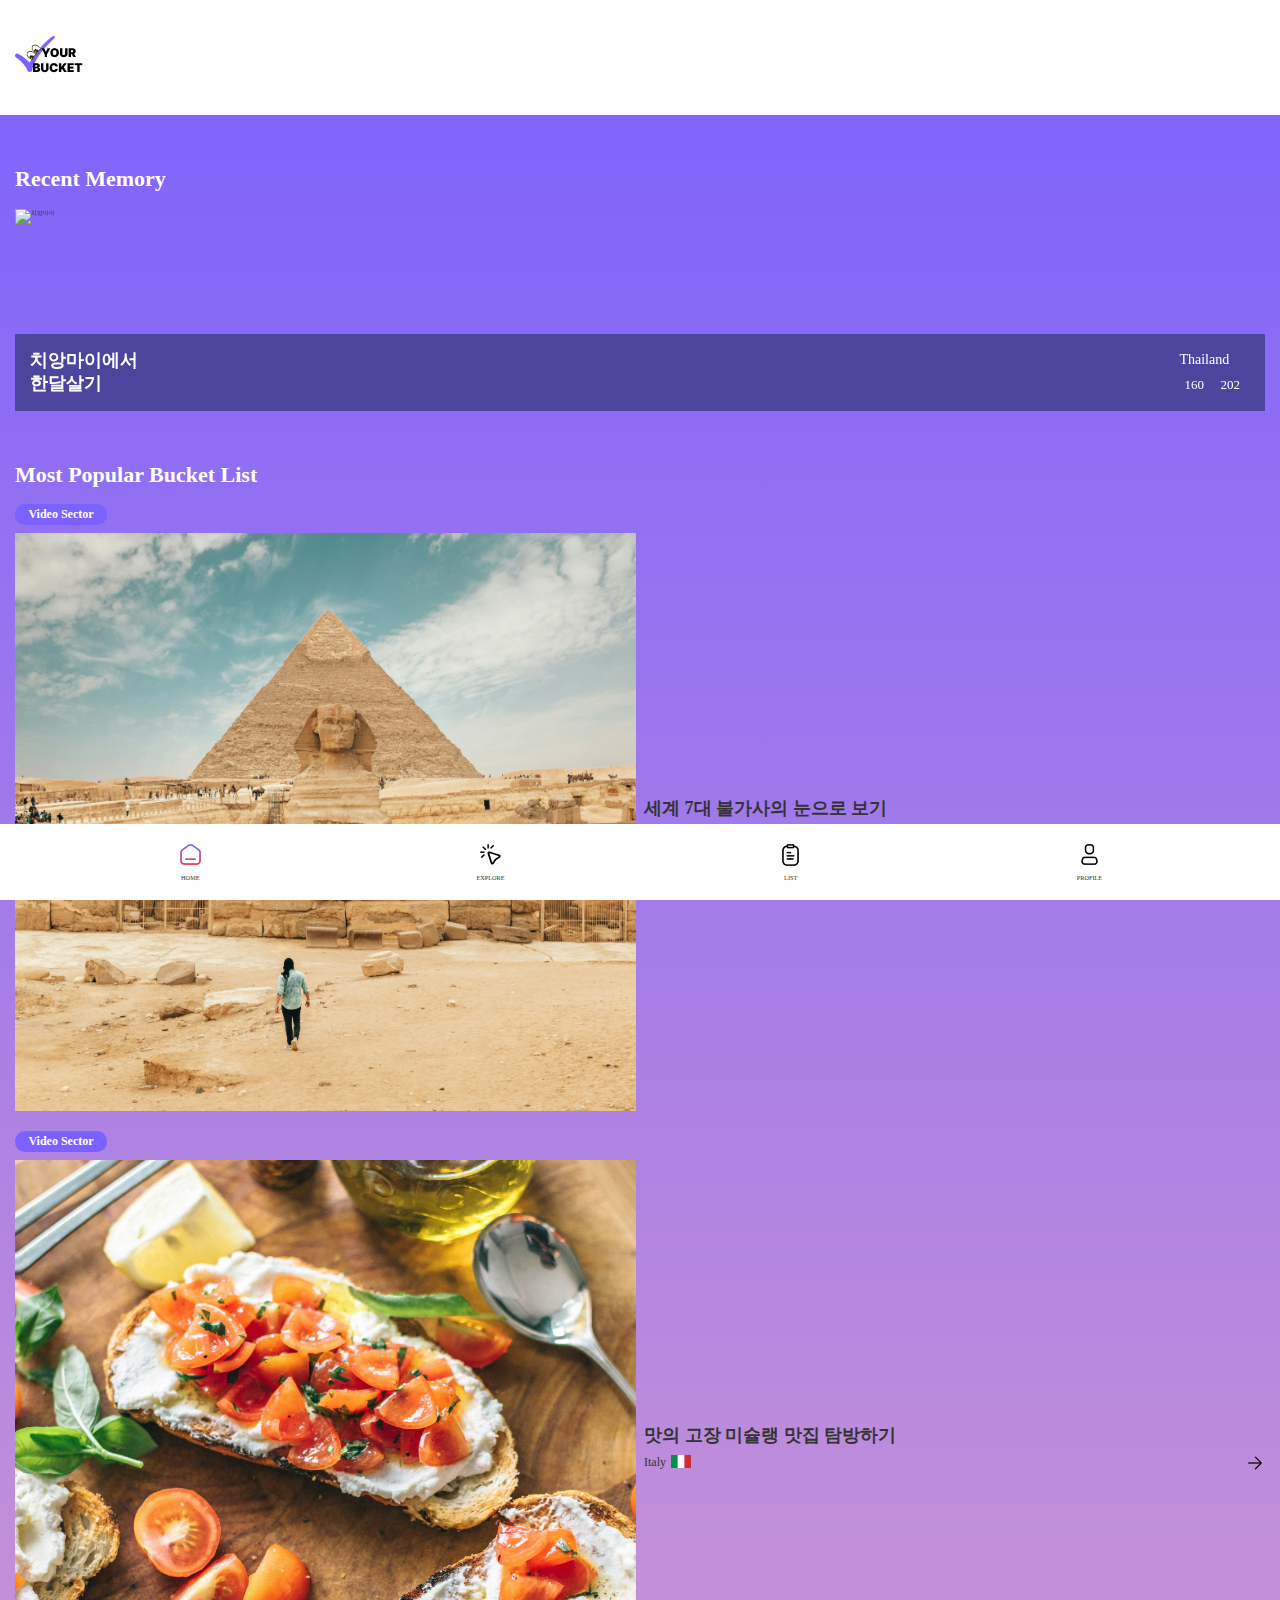
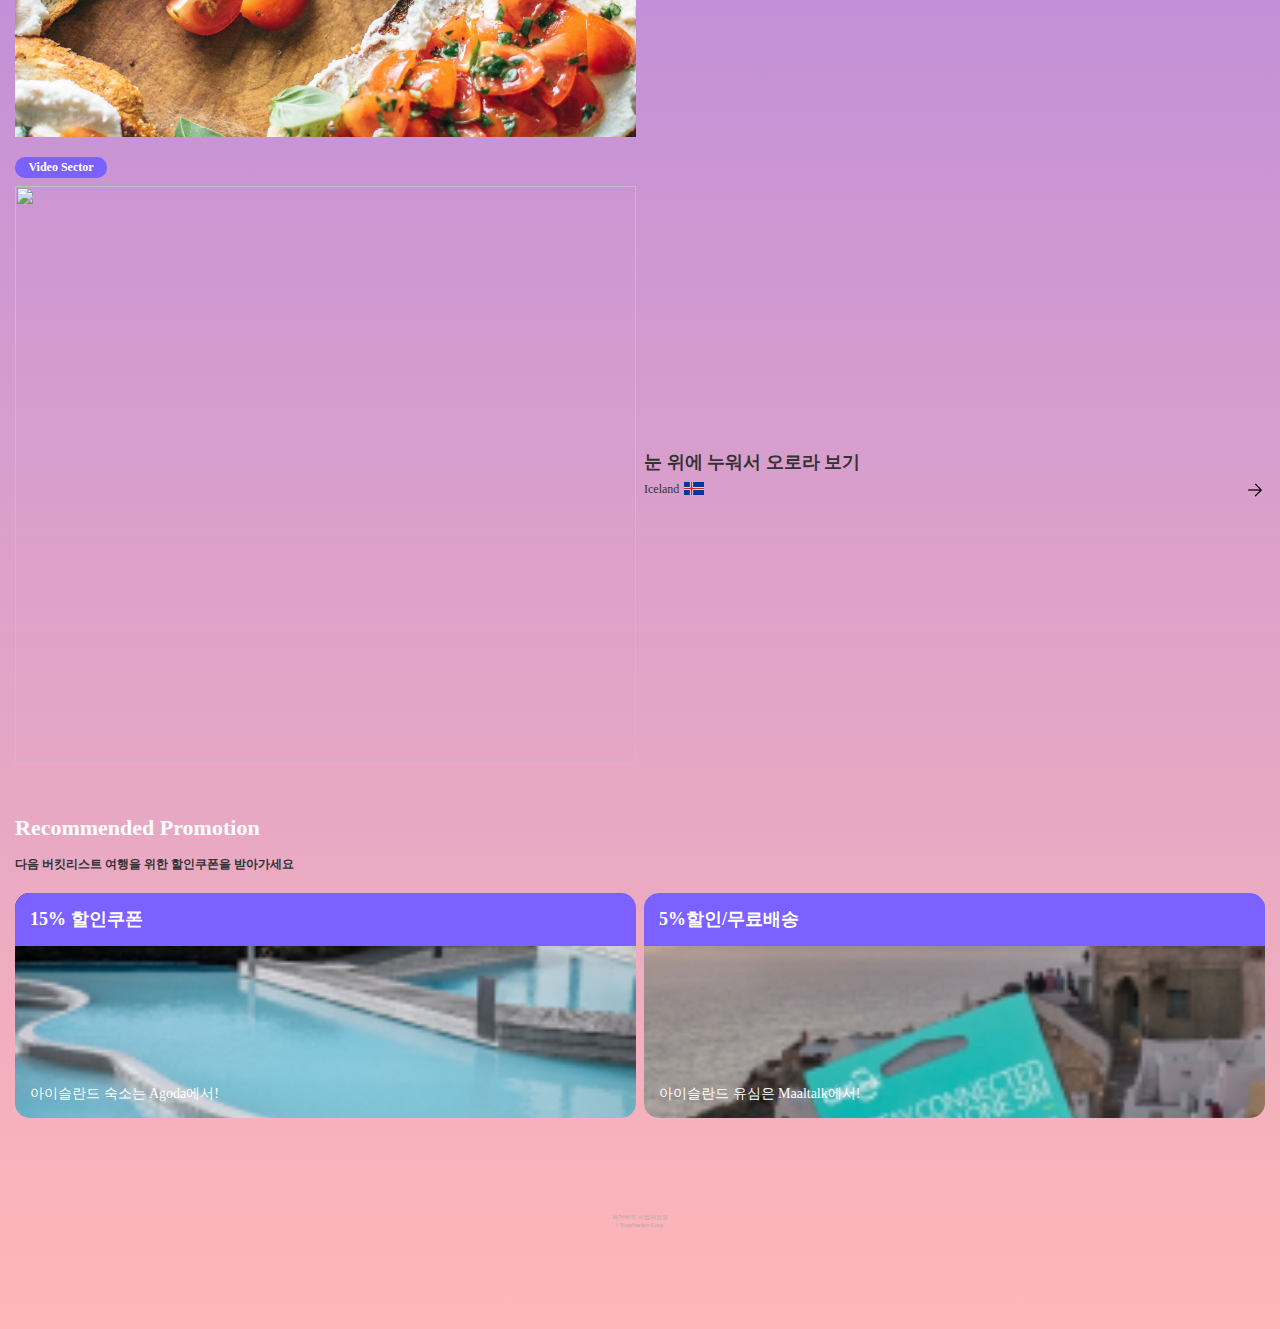
==== index.html @ f880aa77 "first commit" ====
<!DOCTYPE html>
<html lang="ko">
  <head>
    <meta charset="UTF-8" />
    <meta name="viewport" content="width=device-width, initial-scale=1.0" />
    <title>Document</title>
    <script src="https://kit.fontawesome.com/fdf75b0975.js" crossorigin="anonymous"></script>
    <link
      rel="stylesheet"
      href="https://cdn.jsdelivr.net/npm/swiper@11/swiper-bundle.min.css"
    />
    <link rel="stylesheet" href="css/style.css">
  </head>
  <body>
    <div id="wrap">
      <header class="header" id="header">
        <div class="inner">
          <h1><img src="img/main-logo.png" alt="logo" />
            </h1>
          <nav>
            <ul>
              <li>
                <a href="#">
                  <img src="img/home-active.png" alt="home" />
                  <p>HOME</p>
                </a>
              </li>
              <li>
                <a href="#">
                  <img src="img/explore.png" alt="explore" />
                  <p>EXPLORE</p>
                </a>
              </li>
              <li>
                <a href="#">
                  <img src="img/list.png" alt="list" />
                  <p>LIST</p>
                </a>
              </li>
              <li>
                <a href="#">
                  <img src="img/Person.png" alt="profile" />
                  <p>PROFILE</p>
                </a>
              </li>
            </ul>
          </nav>
        </div>
        <!-- .inner end -->
      </header>
      <!-- .header end -->
      <main id="main">
        <div class="inner">
          <section class="cont01">
            <div class="title">
              <h2>Recent Memory</h2>
            </div>
            <!-- .title end -->
            <div class="swiper mySwiper">
              <div class="swiper-wrapper">
                <div class="swiper-slide">
                  <figure>
                    <img src="img/thai-img.jpg" alt="치앙마이" />
                  </figure>
                  <div>
                    <div class="sub__title">
                      <h3>치앙마이에서 <br /> 한달살기</h3>
                    </div>
                    <!-- .sub__title end -->
                    <div class="info">
                      <span>Thailand</span>
                      <div class="number">
                        <span><i class="fa-regular fa-heart"></i>160</span>
                        <span><i class="fa-regular fa-comment"></i>202</span>
                      </div>
                      <!-- .number end -->
                    </div>
                    <!-- .info end -->
                  </div>
                </div>
                <!-- .swiper-slide end -->
              </div>
              <div class="swiper-pagination"></div>
            </div>
            <!-- .swiper end -->
          </section>
          <!-- .cont01 end -->

          <section class="cont02">
            <div class="title">
              <h2>Most Popular Bucket List</h2>
            </div>
            <div class="list">
              <div class="item">
                <strong>Video Sector</strong>
                <div class="info">
                  <figure>
                    <img src="img/egypt.jpg" alt="" />
                  </figure>
                  <div>
                    <h3>세계 7대 불가사의 눈으로 보기</h3>
                    <p>
                      Egypt <span><img src="img/egyptflag.jpg" alt="Egypt flag" /></span>
                    </p>
                  </div>
                </div>
                <!-- .info end -->
              </div>
              <!-- .item end -->
              <div class="item">
                <strong>Video Sector</strong>
                <div class="info">
                  <figure>
                    <img src="img/italy-img.jpg" alt="" />
                  </figure>
                  <div>
                    <h3>맛의 고장 미슐랭 맛집 탐방하기</h3>
                    <p>
                      Italy<span><img src="img/italyflag.jpg" alt="" /></span>
                    </p>
                  </div>
                </div>
                <!-- .info end -->
              </div>
              <!-- .item end -->
              <div class="item">
                <strong>Video Sector</strong>
                <div class="info">
                  <figure>
                    <img src="img/iceland-img.jpg" alt="" />
                  </figure>
                  <div>
                    <h3>눈 위에 누워서 오로라 보기</h3>
                    <p>
                      Iceland <span><img src="img/icelandflag.jpg" alt="" /></span>
                    </p>
                  </div>
                </div>
                <!-- .info end -->
              </div>
              <!-- .item end -->
            </div>
            <!-- .list end -->
          </section>
          <!-- .cont02 end -->

          <section class="cont03">
            <div class="title">
              <h2>Recommended Promotion</h2>
              <p>다음 버킷리스트 여행을 위한 할인쿠폰을 받아가세요</p>
            </div>
            <!-- .title end -->
            <div class="list">
              <div class="item">
                <figure>
                  <img src="img/accomodationcoupon-img.jpg" alt="hotel-coupon" />
                </figure>
                <div>
                  <h3>15% 할인쿠폰</h3>
                  <p>아이슬란드 숙소는 Agoda에서!</p>
                </div>
              </div>
              <!-- .item end -->
              <div class="item">
                <figure>
                  <img src="img/usimcoupon-img.jpg" alt="usim-coupon" />
                </figure>
                <div>
                  <h3>5%할인/무료배송</h3>
                  <p>아이슬란드 유심은 Maaltalk에서!</p>
                </div>
              </div>
              <!-- .item end -->
            </div>
            <!-- .list end -->
          </section>
          <!-- .cont03 end -->
        </div>
        <!-- .inner end -->
      </main>
      <!-- #main end -->
      <footer class="footer" id="footer">
        <ul class="footer__info">
          <a href="#">유어버킷 사업자정보</a>
          <li></li>
        </ul>
        <!-- .footer__info end -->
        <div class="copyright">
          <p>©Yourbucket Corp.</p>
        </div>
      </footer>
      <!-- .footer end -->
    </div>
    <!-- #wrap end -->
    <!-- Swiper JS -->
    <script src="https://cdn.jsdelivr.net/npm/swiper@11/swiper-bundle.min.js"></script>
    <script>
      var swiper = new Swiper(".mySwiper", {
        slidesPerView: 1,
        spaceBetween: 8,
        pagination: {
          el: ".swiper-pagination",
          clickable: true,
        },
      });
    </script>
  </body>
</html>
---- css/style.css ----
@charset "utf-8";

*{
    margin: 0;
    padding: 0;
    box-sizing: border-box;
}
a{
    text-decoration: none;
    color: inherit;
}
li{
    list-style: none;
}
html, body{
    font-size: 62.5%;
}
body{
    position: relative;
    color: #333;
    word-break: keep-all;
    line-height: 1.3;
    background: rgb(123,97,255);
    background: linear-gradient(180deg, rgba(123,97,255,1) 0%, rgba(255,111,111,0.4962359943977591) 100%);
}
.inner{
    width: calc(100% - 30px);
    max-width: 1440px;
    margin: 0 auto;
}
img{
    width: 100%;
    height: 100%;
    object-fit: cover;
}

/* header */
.header {
    height: 115px;
    background-color: #fff;
    
}
.header .inner{
    height: 100%;
    display: flex;
    align-items: center;
}
.header nav{
    position: fixed;
    width: 100%;
    bottom: 0;
    left: 0;
    background-color: #fff;
    z-index: 9999;
}
.header nav ul{
    display: flex;
    align-items: center;
    justify-content: space-around;
    row-gap: 8px;
    padding: 18px 41px;
}
.header nav ul li{
    text-align: center;
}
.header nav ul li img{
    width: 25px;
    height: 25px;
    margin-bottom: 5px;
}




/* main */
section{
    margin: 5rem 0;
}
.title h2{
    color: #fff;
    font-size: 2.2rem; 
    margin-bottom: 15px;
}

.cont01 .swiper .swiper-slide {
    position: relative;
}
.cont01 .swiper .swiper-slide > div{
    background-color: #0b1c3f7c;
    color: #fff;
    display: flex;
    justify-content: space-between;
    align-items: center;
    padding: 15px;
    position: absolute;
    bottom: 0;
    left: 0;
    width: 100%;
}
.cont01 .swiper .swiper-slide div .sub__title h3{
    font-size: 18px;
}
.cont01 .swiper .swiper-slide div .info{
    display: flex;
    flex-direction: column;
    row-gap: 8px;
}
.cont01 .swiper .swiper-slide div .info > span{
    font-size: 14px;
}
.cont01 .swiper .swiper-slide div .info .number span{
    font-size: 13px;
    margin-right: 10px;
}
.cont01 .swiper .swiper-slide div .info .number span i{
    margin-right: 5px;
}
.cont01 .swiper .swiper-slide figure{
    max-height: 202px;
    height: 51.79vw;
}


/* cont02 */
.cont02 .list {
    display: flex;
    flex-direction: column;
    row-gap: 2rem;
}
.cont02 .list .item strong{
    color: #fff;
    border-radius: 10px;
    background-color: #7B61FF;
    display: block;
    width: 92px;
    height: 21px;
    text-align: center;
    line-height: 21px;
    font-size: 12px;
    margin-bottom: 8px;
}
.cont02 .list .item .info {
    display: flex;
    justify-content: space-between;
    column-gap: 8px;
}
.cont02 .list .item .info figure{
    width: 50%;
    height: 45.12vw;
}
.cont02 .list .item .info div{
    width: 50%;
    display: flex;
    flex-direction: column;
    justify-content: center;
    row-gap: 8px;
}
.cont02 .list .item .info h3{
    font-size: 18px;
}
.cont02 .list .item .info div p{
    display: flex;
    column-gap: 5px;
    font-size: 12px;
    position: relative;
}
.cont02 .list .item .info div p::after{
    content:'';
    background: url(../img/Arrow-Right.png) center / 100% no-repeat;
    width: 20px;
    height: 20px;
    position: absolute;
    right: 0;
    bottom: 0;
}
.cont02 .list .item .info div p span img{
    width: 20px;
    height: 13px;
}

/* cont03 */
.cont03 .title{
    margin-bottom: 2rem;
}
.cont03 .title p{
    margin-top: 8px;
    font-size: 12px;
    font-weight: bold;
}
.cont03 .list{
    display: flex;
    justify-content: space-between;
    column-gap: 8px;
}
.cont03 .list .item{
    width: calc(100% / 2);
    position: relative;
}

.cont03 .list .item figure{
    max-height: 225px;
    height: 115vw;
    border-radius: 15px;
    overflow: hidden;
}
.cont03 .list .item div{
    display: flex;
    flex-direction: column;
    justify-content: space-between;
    width: 100%;
    height: 100%;
    position: absolute;
    top: 0;
    left: 0;
}
.cont03 .list .item div h3{
    background-color: #7B61FF;
    color: #fff;
    padding: 15px;
    font-size: 18px;
    border-radius: 15px 15px 0 0;
}
.cont03 .list .item div p{
    padding: 15px;
    font-size: 14px;
    color: #fff;
}
/* footer */
.footer{
    text-align: center;
    padding: 45px 0 100px;
    color: #ABABAB;
}
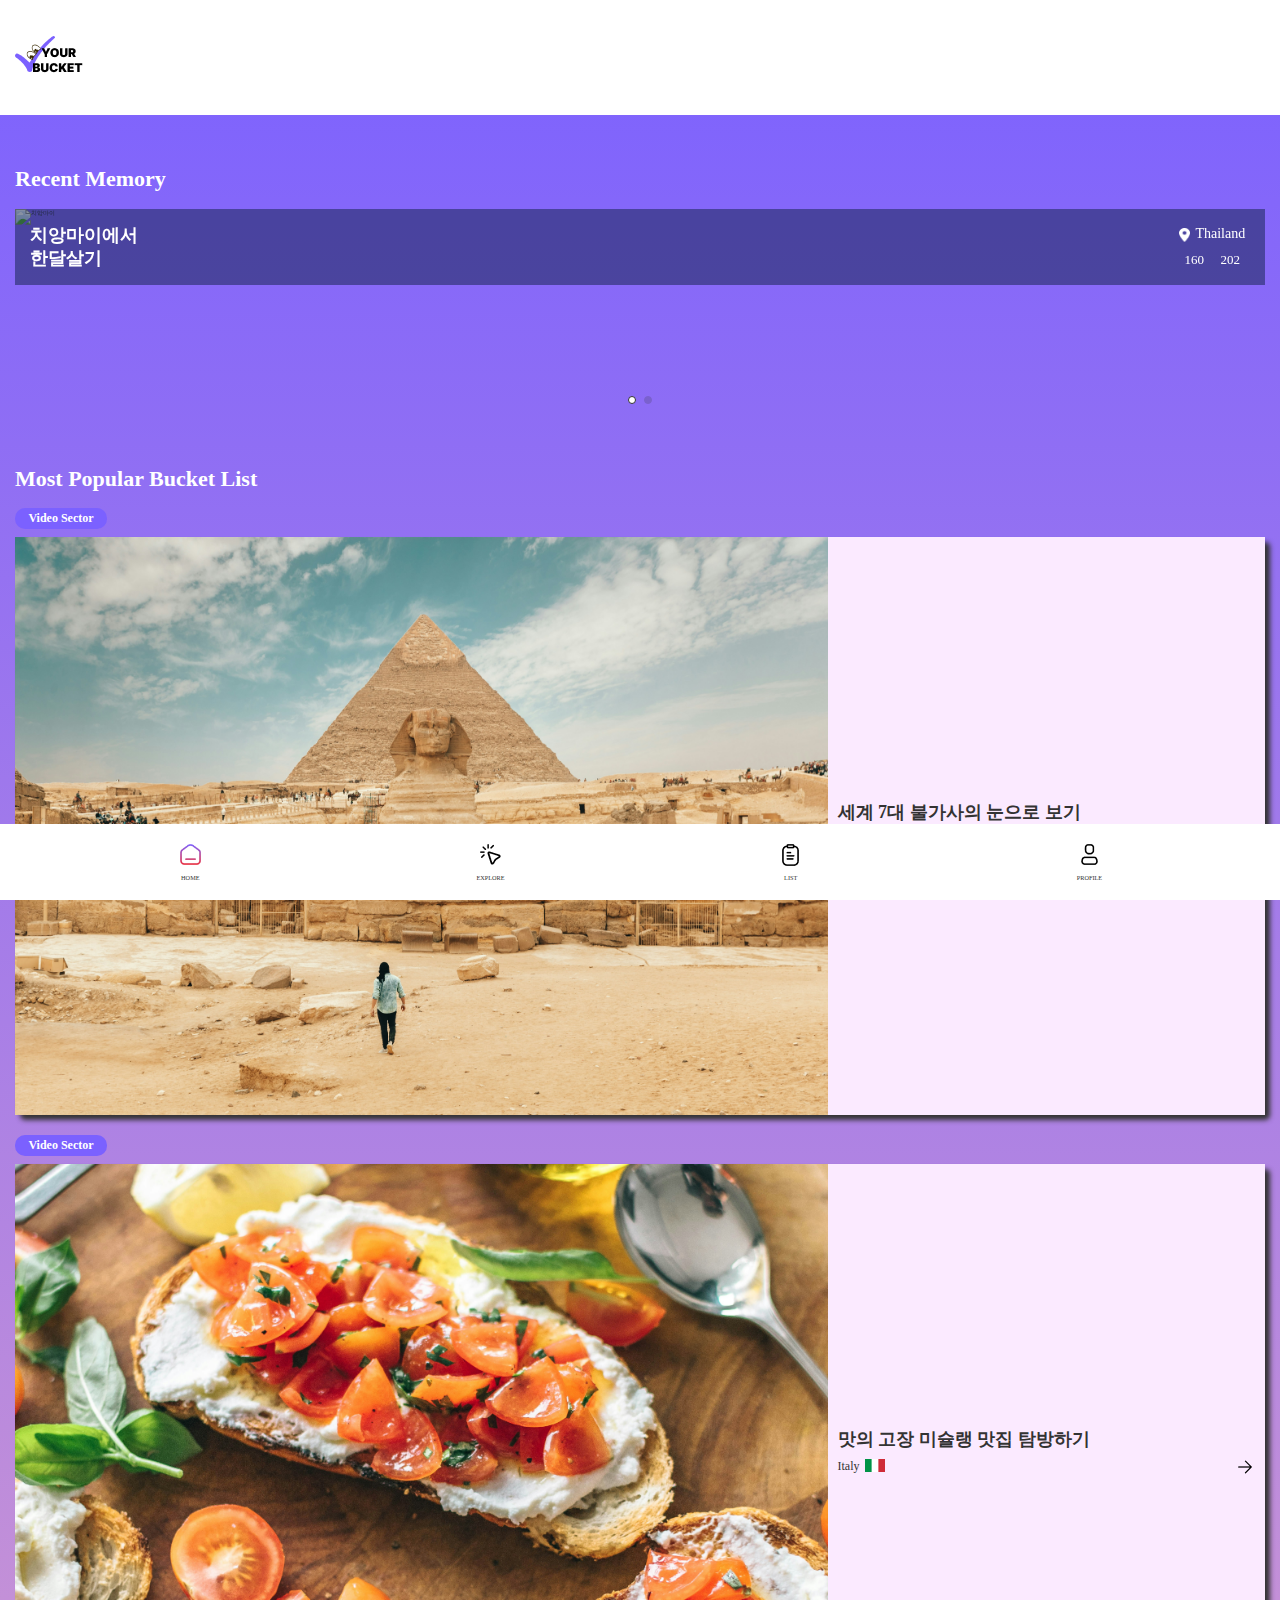
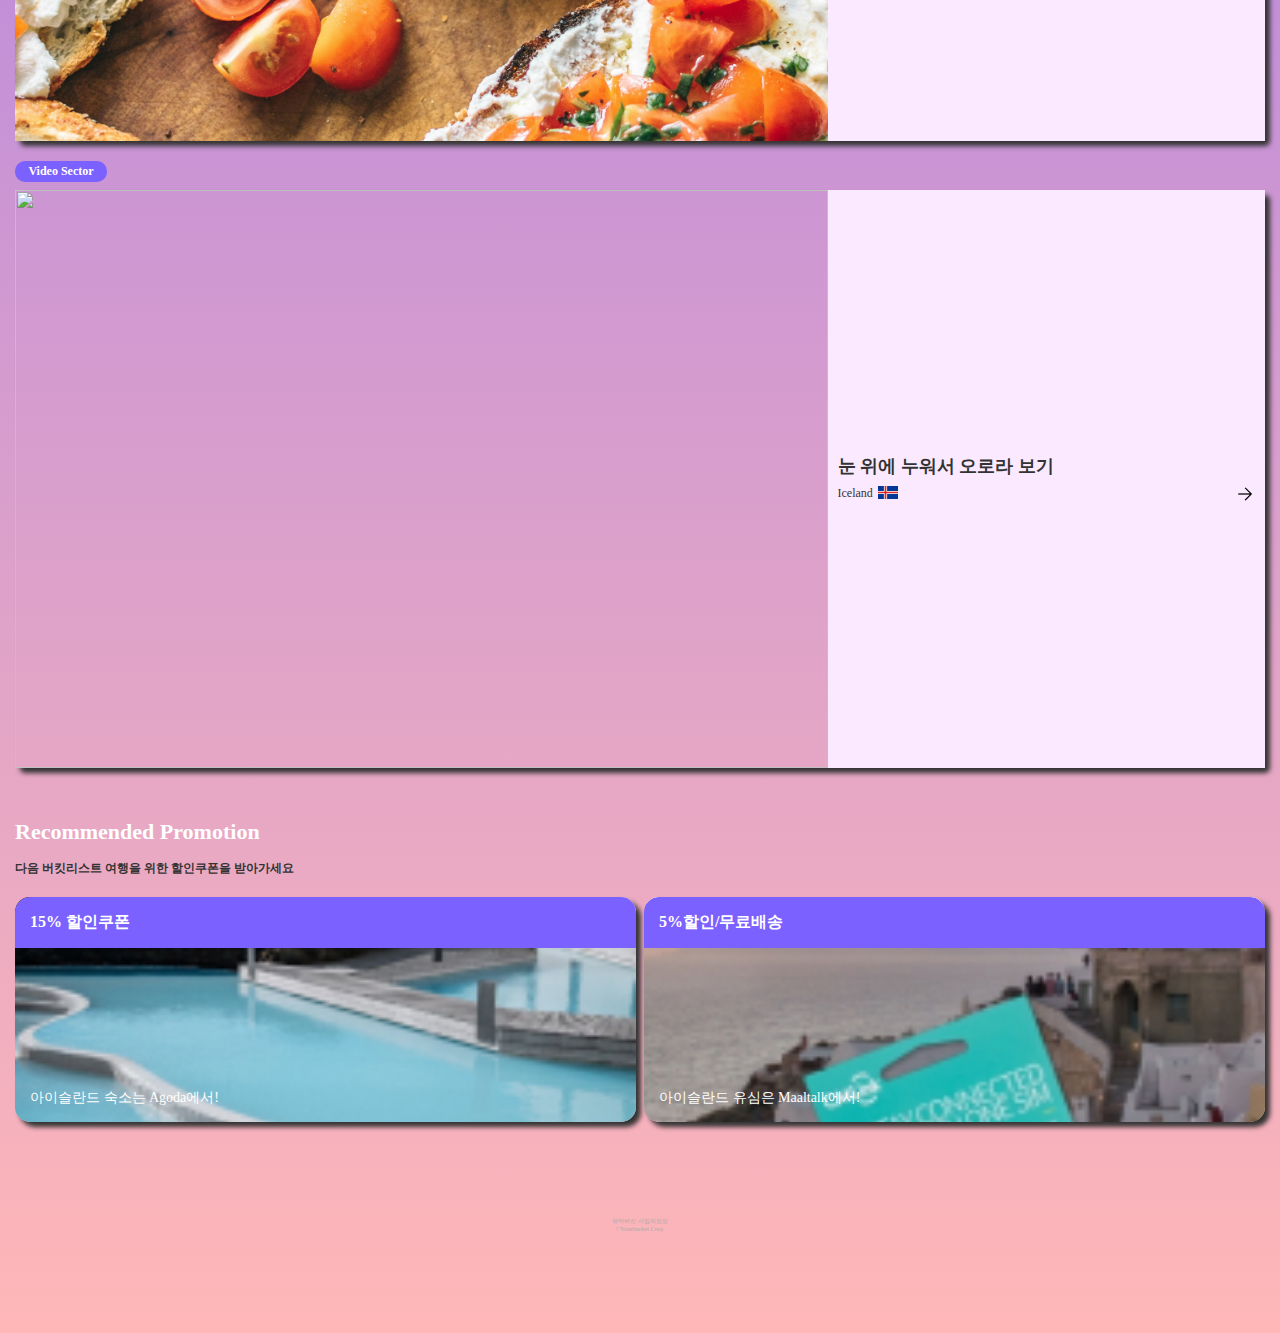
==== commit a87e9ab9: "exlore home 수정 2024.04.04" ====
--- a/index.html
+++ b/index.html
@@ -1,208 +1,258 @@
 <!DOCTYPE html>
 <html lang="ko">
-  <head>
-    <meta charset="UTF-8" />
-    <meta name="viewport" content="width=device-width, initial-scale=1.0" />
-    <title>Document</title>
-    <script src="https://kit.fontawesome.com/fdf75b0975.js" crossorigin="anonymous"></script>
-    <link
-      rel="stylesheet"
-      href="https://cdn.jsdelivr.net/npm/swiper@11/swiper-bundle.min.css"
-    />
-    <link rel="stylesheet" href="css/style.css">
-  </head>
-  <body>
-    <div id="wrap">
-      <header class="header" id="header">
-        <div class="inner">
-          <h1><img src="img/main-logo.png" alt="logo" />
-            </h1>
-          <nav>
-            <ul>
-              <li>
-                <a href="#">
-                  <img src="img/home-active.png" alt="home" />
-                  <p>HOME</p>
-                </a>
-              </li>
-              <li>
-                <a href="#">
-                  <img src="img/explore.png" alt="explore" />
-                  <p>EXPLORE</p>
-                </a>
-              </li>
-              <li>
-                <a href="#">
-                  <img src="img/list.png" alt="list" />
-                  <p>LIST</p>
-                </a>
-              </li>
-              <li>
-                <a href="#">
-                  <img src="img/Person.png" alt="profile" />
-                  <p>PROFILE</p>
-                </a>
-              </li>
-            </ul>
-          </nav>
+    <head>
+        <meta charset="UTF-8" />
+        <meta name="viewport" content="width=device-width, initial-scale=1.0" />
+        <title>Document</title>
+        <script
+            src="https://kit.fontawesome.com/fdf75b0975.js"
+            crossorigin="anonymous"
+        ></script>
+        <link
+            rel="stylesheet"
+            href="https://cdn.jsdelivr.net/npm/swiper@11/swiper-bundle.min.css"
+        />
+        <link rel="stylesheet" href="css/style.css" />
+    </head>
+    <body>
+        <div id="wrap">
+            <header class="header" id="header">
+                <div class="inner">
+                    <h1><img src="img/main-logo.png" alt="logo" /></h1>
+                    <nav>
+                        <ul>
+                            <li>
+                                <a href="#">
+                                    <img src="img/home-active.png" alt="home" />
+                                    <p>HOME</p>
+                                </a>
+                            </li>
+                            <li>
+                                <a href="sub/explore.html">
+                                    <img src="img/explore.png" alt="explore" />
+                                    <p>EXPLORE</p>
+                                </a>
+                            </li>
+                            <li>
+                                <a href="sub/list.html">
+                                    <img src="img/list.png" alt="list" />
+                                    <p>LIST</p>
+                                </a>
+                            </li>
+                            <li>
+                                <a href="sub/profile.html">
+                                    <img src="img/Person.png" alt="profile" />
+                                    <p>PROFILE</p>
+                                </a>
+                            </li>
+                        </ul>
+                    </nav>
+                </div>
+                <!-- .inner end -->
+            </header>
+            <!-- .header end -->
+            <main id="main">
+                <div class="inner">
+                    <section class="cont01">
+                        <div class="title">
+                            <h2>Recent Memory</h2>
+                        </div>
+                        <!-- .title end -->
+                        <div class="swiper mySwiper">
+                            <div class="swiper-wrapper">
+                                <div class="swiper-slide">
+                                    <figure>
+                                        <img
+                                            src="img/thai-img.jpg"
+                                            alt="치앙마이"
+                                        />
+                                    </figure>
+                                    <div>
+                                        <div class="sub__title">
+                                            <h3>
+                                                치앙마이에서 <br />
+                                                한달살기
+                                            </h3>
+                                        </div>
+                                        <!-- .sub__title end -->
+                                        <div class="info">
+                                            <span>Thailand</span>
+                                            <div class="number">
+                                                <span
+                                                    ><i
+                                                        class="fa-regular fa-heart"
+                                                    ></i
+                                                    >160</span
+                                                >
+                                                <span
+                                                    ><i
+                                                        class="fa-regular fa-comment"
+                                                    ></i
+                                                    >202</span
+                                                >
+                                            </div>
+                                            <!-- .number end -->
+                                        </div>
+                                        <!-- .info end -->
+                                    </div>
+                                </div>
+                                <!-- .swiper-slide end -->
+                                <div class="swiper-slide">
+                                    
+                                    <a href="#">
+                                        <figure>
+                                            <img src="img/plus-icon.png" alt="add-icon">
+                                        </figure>
+                                    </a>
+                                </div>
+                                <!-- .swiper-slide end -->
+                            </div>
+                            <div class="swiper-pagination"></div>
+                        </div>
+                        <!-- .swiper end -->
+                    </section>
+                    <!-- .cont01 end -->
+
+                    <section class="cont02">
+                        <div class="title">
+                            <h2>Most Popular Bucket List</h2>
+                        </div>
+                        <div class="list">
+                            <div class="item">
+                                <strong>Video Sector</strong>
+                                <div class="info">
+                                    <figure>
+                                        <img src="img/egypt.jpg" alt="" />
+                                    </figure>
+                                    <div>
+                                        <h3>세계 7대 불가사의 눈으로 보기</h3>
+                                        <p>
+                                            Egypt
+                                            <span
+                                                ><img
+                                                    src="img/egyptflag.jpg"
+                                                    alt="Egypt flag"
+                                            /></span>
+                                        </p>
+                                    </div>
+                                </div>
+                                <!-- .info end -->
+                            </div>
+                            <!-- .item end -->
+                            <div class="item">
+                                <strong>Video Sector</strong>
+                                <div class="info">
+                                    <figure>
+                                        <img src="img/italy-img.jpg" alt="" />
+                                    </figure>
+                                    <div>
+                                        <h3>맛의 고장 미슐랭 맛집 탐방하기</h3>
+                                        <p>
+                                            Italy<span
+                                                ><img
+                                                    src="img/italyflag.jpg"
+                                                    alt=""
+                                            /></span>
+                                        </p>
+                                    </div>
+                                </div>
+                                <!-- .info end -->
+                            </div>
+                            <!-- .item end -->
+                            <div class="item">
+                                <strong>Video Sector</strong>
+                                <div class="info">
+                                    <figure>
+                                        <img src="img/iceland-img.jpg" alt="" />
+                                    </figure>
+                                    <div>
+                                        <h3>눈 위에 누워서 오로라 보기</h3>
+                                        <p>
+                                            Iceland
+                                            <span
+                                                ><img
+                                                    src="img/icelandflag.jpg"
+                                                    alt=""
+                                            /></span>
+                                        </p>
+                                    </div>
+                                </div>
+                                <!-- .info end -->
+                            </div>
+                            <!-- .item end -->
+                        </div>
+                        <!-- .list end -->
+                    </section>
+                    <!-- .cont02 end -->
+
+                    <section class="cont03">
+                        <div class="title">
+                            <h2>Recommended Promotion</h2>
+                            <p>
+                                다음 버킷리스트 여행을 위한 할인쿠폰을
+                                받아가세요
+                            </p>
+                        </div>
+                        <!-- .title end -->
+                        <div class="list">
+                            <div class="item">
+                                <figure>
+                                    <img
+                                        src="img/accomodationcoupon-img.jpg"
+                                        alt="hotel-coupon"
+                                    />
+                                </figure>
+                                <div>
+                                    <h3>15% 할인쿠폰</h3>
+                                    <p>아이슬란드 숙소는 Agoda에서!</p>
+                                </div>
+                            </div>
+                            <!-- .item end -->
+                            <div class="item">
+                                <figure>
+                                    <img
+                                        src="img/usimcoupon-img.jpg"
+                                        alt="usim-coupon"
+                                    />
+                                </figure>
+                                <div>
+                                    <h3>5%할인/무료배송</h3>
+                                    <p>아이슬란드 유심은 Maaltalk에서!</p>
+                                </div>
+                            </div>
+                            <!-- .item end -->
+                        </div>
+                        <!-- .list end -->
+                    </section>
+                    <!-- .cont03 end -->
+                </div>
+                <!-- .inner end -->
+            </main>
+            <!-- #main end -->
+            <footer class="footer" id="footer">
+                <ul class="footer__info">
+                    <a href="#">유어버킷 사업자정보</a>
+                    <li></li>
+                </ul>
+                <!-- .footer__info end -->
+                <div class="copyright">
+                    <p>©Yourbucket Corp.</p>
+                </div>
+            </footer>
+            <!-- .footer end -->
         </div>
-        <!-- .inner end -->
-      </header>
-      <!-- .header end -->
-      <main id="main">
-        <div class="inner">
-          <section class="cont01">
-            <div class="title">
-              <h2>Recent Memory</h2>
-            </div>
-            <!-- .title end -->
-            <div class="swiper mySwiper">
-              <div class="swiper-wrapper">
-                <div class="swiper-slide">
-                  <figure>
-                    <img src="img/thai-img.jpg" alt="치앙마이" />
-                  </figure>
-                  <div>
-                    <div class="sub__title">
-                      <h3>치앙마이에서 <br /> 한달살기</h3>
-                    </div>
-                    <!-- .sub__title end -->
-                    <div class="info">
-                      <span>Thailand</span>
-                      <div class="number">
-                        <span><i class="fa-regular fa-heart"></i>160</span>
-                        <span><i class="fa-regular fa-comment"></i>202</span>
-                      </div>
-                      <!-- .number end -->
-                    </div>
-                    <!-- .info end -->
-                  </div>
-                </div>
-                <!-- .swiper-slide end -->
-              </div>
-              <div class="swiper-pagination"></div>
-            </div>
-            <!-- .swiper end -->
-          </section>
-          <!-- .cont01 end -->
-
-          <section class="cont02">
-            <div class="title">
-              <h2>Most Popular Bucket List</h2>
-            </div>
-            <div class="list">
-              <div class="item">
-                <strong>Video Sector</strong>
-                <div class="info">
-                  <figure>
-                    <img src="img/egypt.jpg" alt="" />
-                  </figure>
-                  <div>
-                    <h3>세계 7대 불가사의 눈으로 보기</h3>
-                    <p>
-                      Egypt <span><img src="img/egyptflag.jpg" alt="Egypt flag" /></span>
-                    </p>
-                  </div>
-                </div>
-                <!-- .info end -->
-              </div>
-              <!-- .item end -->
-              <div class="item">
-                <strong>Video Sector</strong>
-                <div class="info">
-                  <figure>
-                    <img src="img/italy-img.jpg" alt="" />
-                  </figure>
-                  <div>
-                    <h3>맛의 고장 미슐랭 맛집 탐방하기</h3>
-                    <p>
-                      Italy<span><img src="img/italyflag.jpg" alt="" /></span>
-                    </p>
-                  </div>
-                </div>
-                <!-- .info end -->
-              </div>
-              <!-- .item end -->
-              <div class="item">
-                <strong>Video Sector</strong>
-                <div class="info">
-                  <figure>
-                    <img src="img/iceland-img.jpg" alt="" />
-                  </figure>
-                  <div>
-                    <h3>눈 위에 누워서 오로라 보기</h3>
-                    <p>
-                      Iceland <span><img src="img/icelandflag.jpg" alt="" /></span>
-                    </p>
-                  </div>
-                </div>
-                <!-- .info end -->
-              </div>
-              <!-- .item end -->
-            </div>
-            <!-- .list end -->
-          </section>
-          <!-- .cont02 end -->
-
-          <section class="cont03">
-            <div class="title">
-              <h2>Recommended Promotion</h2>
-              <p>다음 버킷리스트 여행을 위한 할인쿠폰을 받아가세요</p>
-            </div>
-            <!-- .title end -->
-            <div class="list">
-              <div class="item">
-                <figure>
-                  <img src="img/accomodationcoupon-img.jpg" alt="hotel-coupon" />
-                </figure>
-                <div>
-                  <h3>15% 할인쿠폰</h3>
-                  <p>아이슬란드 숙소는 Agoda에서!</p>
-                </div>
-              </div>
-              <!-- .item end -->
-              <div class="item">
-                <figure>
-                  <img src="img/usimcoupon-img.jpg" alt="usim-coupon" />
-                </figure>
-                <div>
-                  <h3>5%할인/무료배송</h3>
-                  <p>아이슬란드 유심은 Maaltalk에서!</p>
-                </div>
-              </div>
-              <!-- .item end -->
-            </div>
-            <!-- .list end -->
-          </section>
-          <!-- .cont03 end -->
-        </div>
-        <!-- .inner end -->
-      </main>
-      <!-- #main end -->
-      <footer class="footer" id="footer">
-        <ul class="footer__info">
-          <a href="#">유어버킷 사업자정보</a>
-          <li></li>
-        </ul>
-        <!-- .footer__info end -->
-        <div class="copyright">
-          <p>©Yourbucket Corp.</p>
-        </div>
-      </footer>
-      <!-- .footer end -->
-    </div>
-    <!-- #wrap end -->
-    <!-- Swiper JS -->
-    <script src="https://cdn.jsdelivr.net/npm/swiper@11/swiper-bundle.min.js"></script>
-    <script>
-      var swiper = new Swiper(".mySwiper", {
-        slidesPerView: 1,
-        spaceBetween: 8,
-        pagination: {
-          el: ".swiper-pagination",
-          clickable: true,
-        },
-      });
-    </script>
-  </body>
+        <!-- #wrap end -->
+        <!-- Swiper JS -->
+        <script src="https://cdn.jsdelivr.net/npm/swiper@11/swiper-bundle.min.js"></script>
+        <script>
+            var swiper = new Swiper(".mySwiper", {
+                slidesPerView: 1,
+                spaceBetween: 8,
+                pagination: {
+                    el: ".swiper-pagination",
+                    clickable: true,
+                },
+            });
+        </script>
+    </body>
 </html>
--- a/css/style.css
+++ b/css/style.css
@@ -8,6 +8,7 @@
 a{
     text-decoration: none;
     color: inherit;
+    cursor: pointer;
 }
 li{
     list-style: none;
@@ -81,9 +82,35 @@
     font-size: 2.2rem; 
     margin-bottom: 15px;
 }
+.swiper-pagination-bullet{
+    background: #333;
+    border: 1px solid #333;
+}
+
+.swiper-pagination-bullet-active{
+    background-color: #fff;
+}
 
 .cont01 .swiper .swiper-slide {
     position: relative;
+}
+.cont01 .swiper .swiper-slide:last-child {
+    border: 2px solid #333;
+    backdrop-filter: blur(3px);
+    display: flex;
+    align-items: center;
+    justify-content: center;
+    background-color: #ffffffd5;
+    border-radius: 5px;
+}
+.cont01 .swiper .swiper-slide:last-child a figure{
+    display: flex;
+    align-items: center;
+    
+}
+.cont01 .swiper .swiper-slide:last-child a figure img{
+    width: 30px;
+    height: 30px;
 }
 .cont01 .swiper .swiper-slide > div{
     background-color: #0b1c3f7c;
@@ -93,7 +120,7 @@
     align-items: center;
     padding: 15px;
     position: absolute;
-    bottom: 0;
+    top: 0;
     left: 0;
     width: 100%;
 }
@@ -107,6 +134,16 @@
 }
 .cont01 .swiper .swiper-slide div .info > span{
     font-size: 14px;
+    display: flex;
+    align-items: center;
+}
+.cont01 .swiper .swiper-slide div .info > span::before{
+    content: '';
+    width: 11px;
+    height: 14px;
+    display: inline-block;
+    background: url('../img/location.png') center / 100% no-repeat;
+    margin-right: 5px;
 }
 .cont01 .swiper .swiper-slide div .info .number span{
     font-size: 13px;
@@ -142,18 +179,23 @@
 .cont02 .list .item .info {
     display: flex;
     justify-content: space-between;
-    column-gap: 8px;
+    box-shadow: 5px 5px 5px;
+    border-radius: 5px;
 }
 .cont02 .list .item .info figure{
-    width: 50%;
+    width: 65%;
     height: 45.12vw;
 }
 .cont02 .list .item .info div{
-    width: 50%;
+    width: 35%;
     display: flex;
     flex-direction: column;
     justify-content: center;
     row-gap: 8px;
+    background-color: #FBEAFF;
+    padding: 10px;
+   
+    
 }
 .cont02 .list .item .info h3{
     font-size: 18px;
@@ -195,13 +237,14 @@
 .cont03 .list .item{
     width: calc(100% / 2);
     position: relative;
+    box-shadow: 5px 5px 5px;
+     overflow: hidden;
+     border-radius: 15px;
 }
 
 .cont03 .list .item figure{
     max-height: 225px;
     height: 115vw;
-    border-radius: 15px;
-    overflow: hidden;
 }
 .cont03 .list .item div{
     display: flex;
@@ -217,7 +260,7 @@
     background-color: #7B61FF;
     color: #fff;
     padding: 15px;
-    font-size: 18px;
+    font-size: 16px;
     border-radius: 15px 15px 0 0;
 }
 .cont03 .list .item div p{
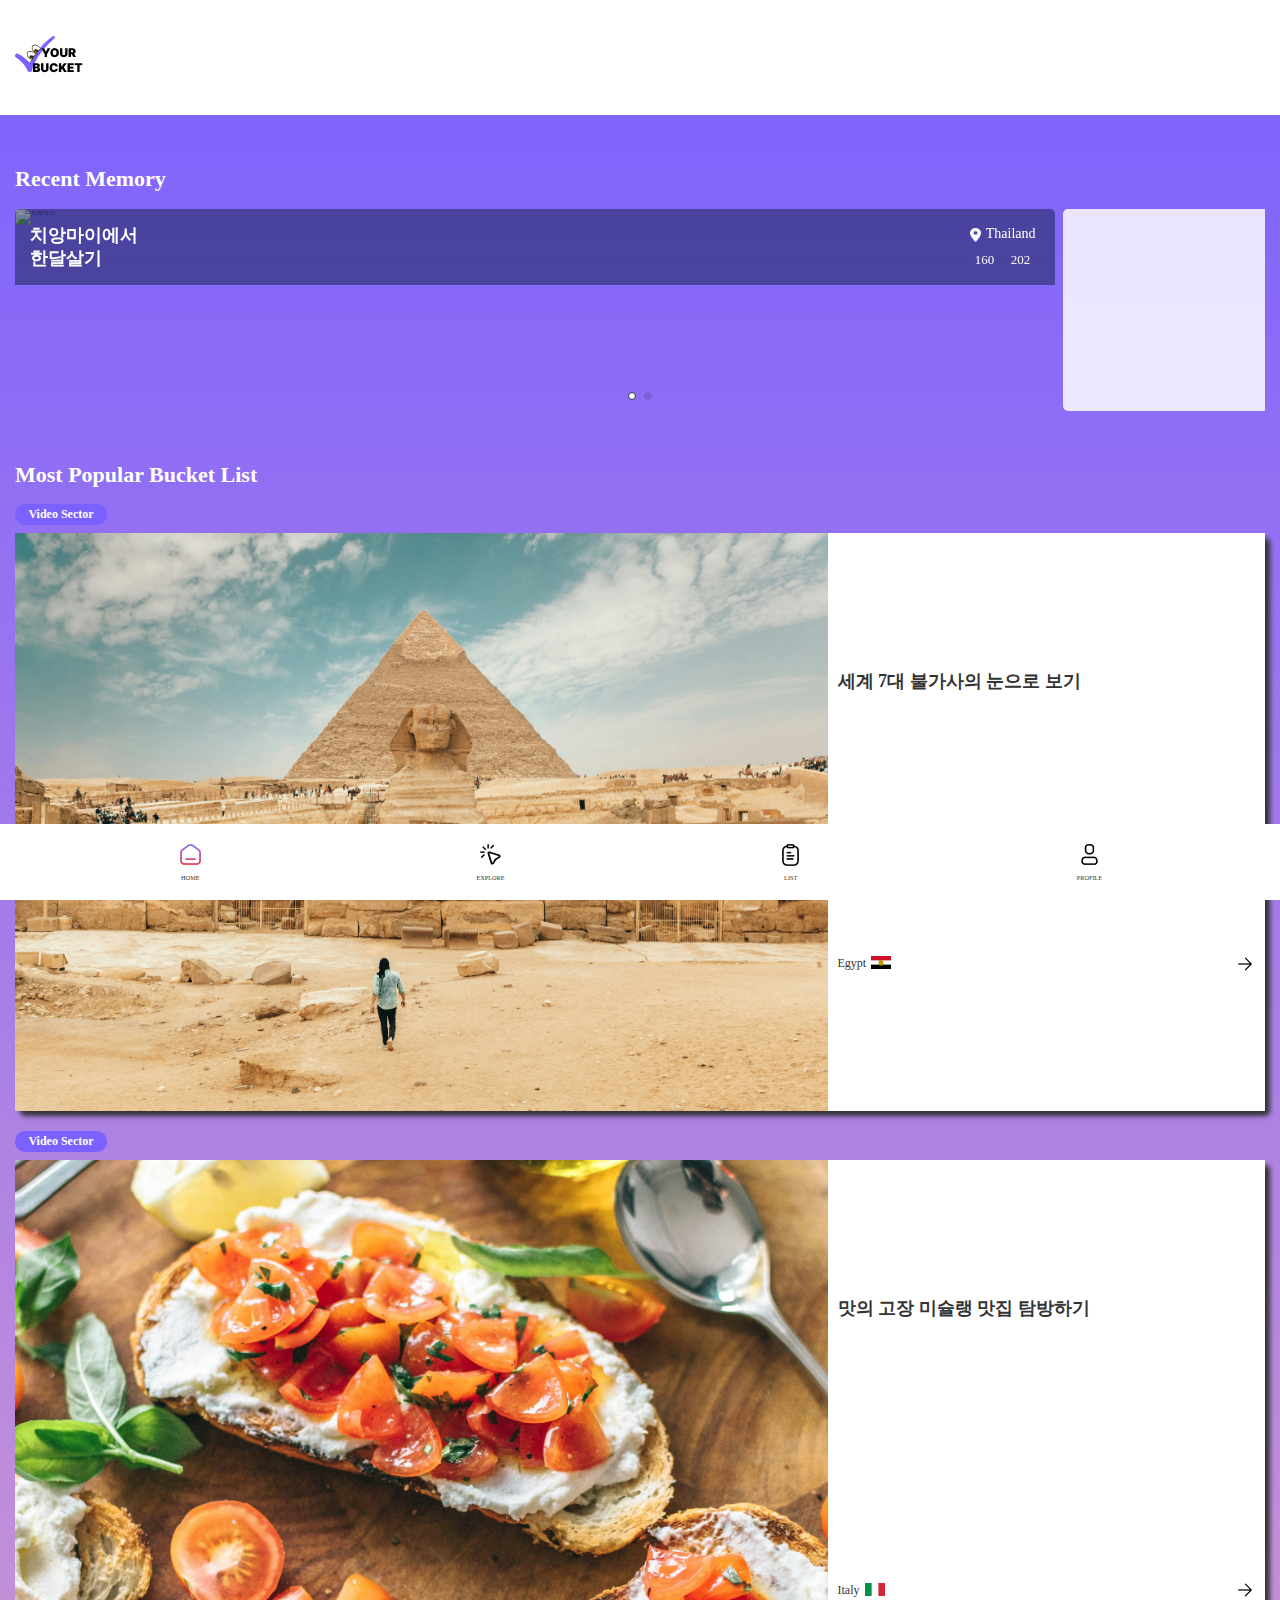
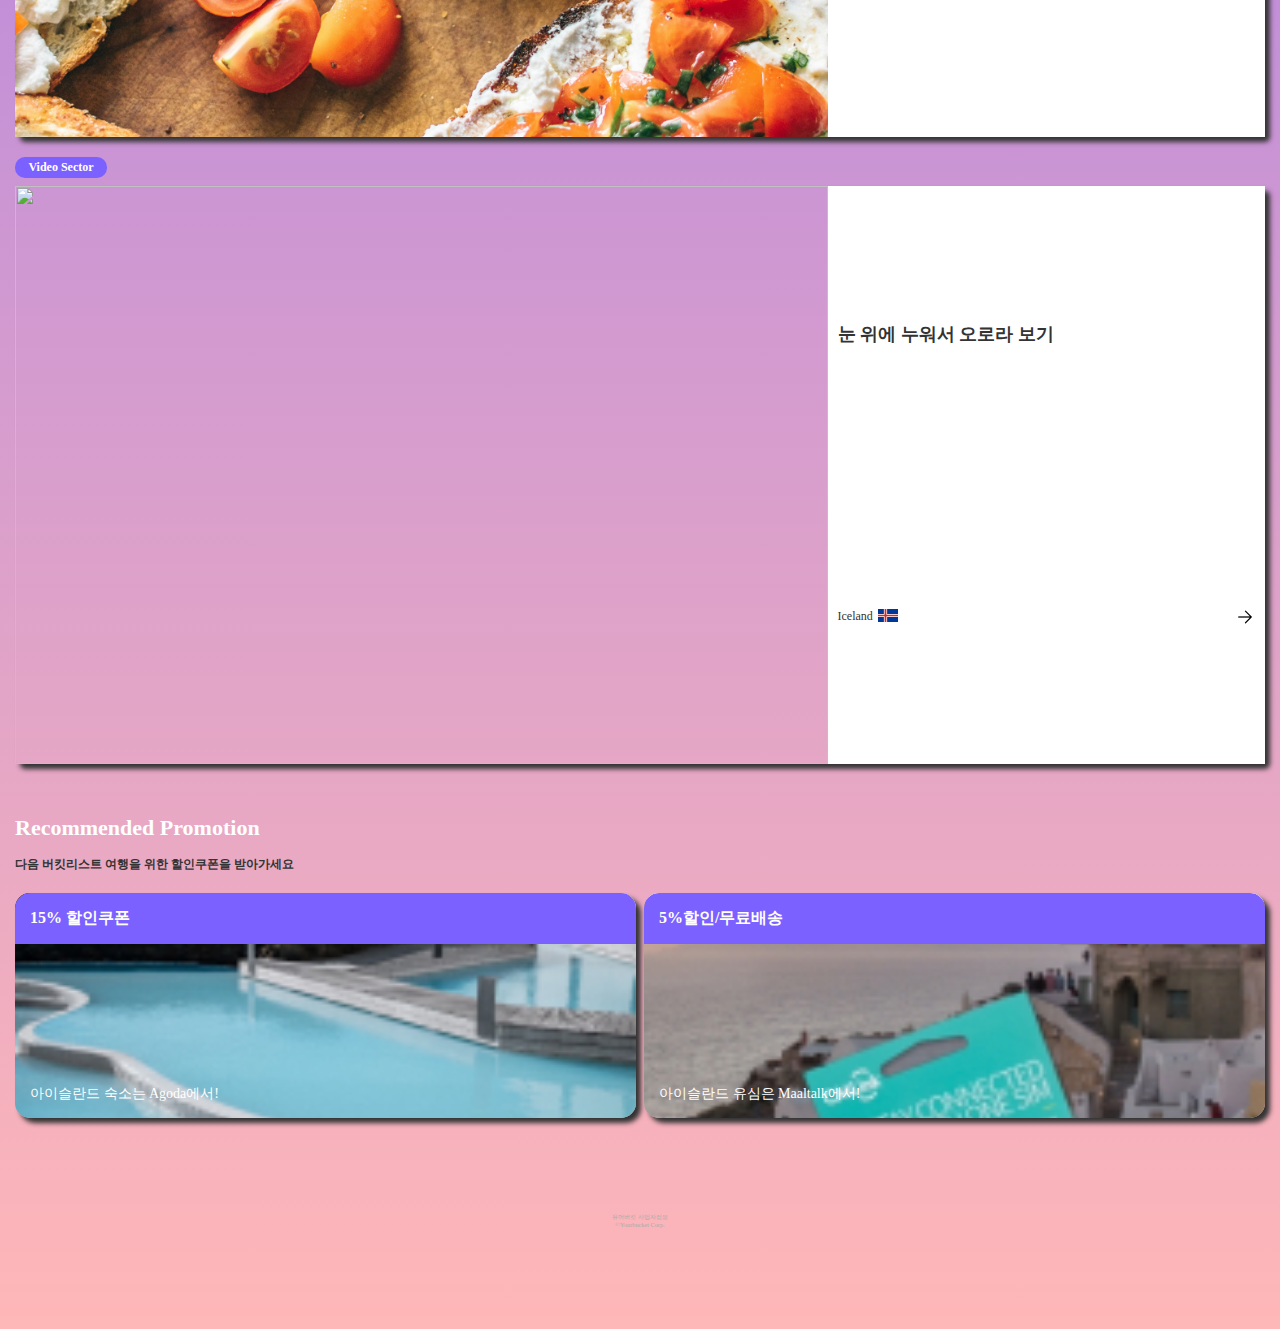
==== commit 19e211da: "back icon link 2024.04.04" ====
--- a/index.html
+++ b/index.html
@@ -246,7 +246,7 @@
         <script src="https://cdn.jsdelivr.net/npm/swiper@11/swiper-bundle.min.js"></script>
         <script>
             var swiper = new Swiper(".mySwiper", {
-                slidesPerView: 1,
+                slidesPerView: 1.2,
                 spaceBetween: 8,
                 pagination: {
                     el: ".swiper-pagination",
--- a/css/style.css
+++ b/css/style.css
@@ -93,9 +93,10 @@
 
 .cont01 .swiper .swiper-slide {
     position: relative;
+    overflow: hidden;
+    border-radius: 5px;
 }
 .cont01 .swiper .swiper-slide:last-child {
-    border: 2px solid #333;
     backdrop-filter: blur(3px);
     display: flex;
     align-items: center;
@@ -190,9 +191,9 @@
     width: 35%;
     display: flex;
     flex-direction: column;
-    justify-content: center;
+    justify-content: space-around;
     row-gap: 8px;
-    background-color: #FBEAFF;
+    background-color: #FFF;
     padding: 10px;
    
     
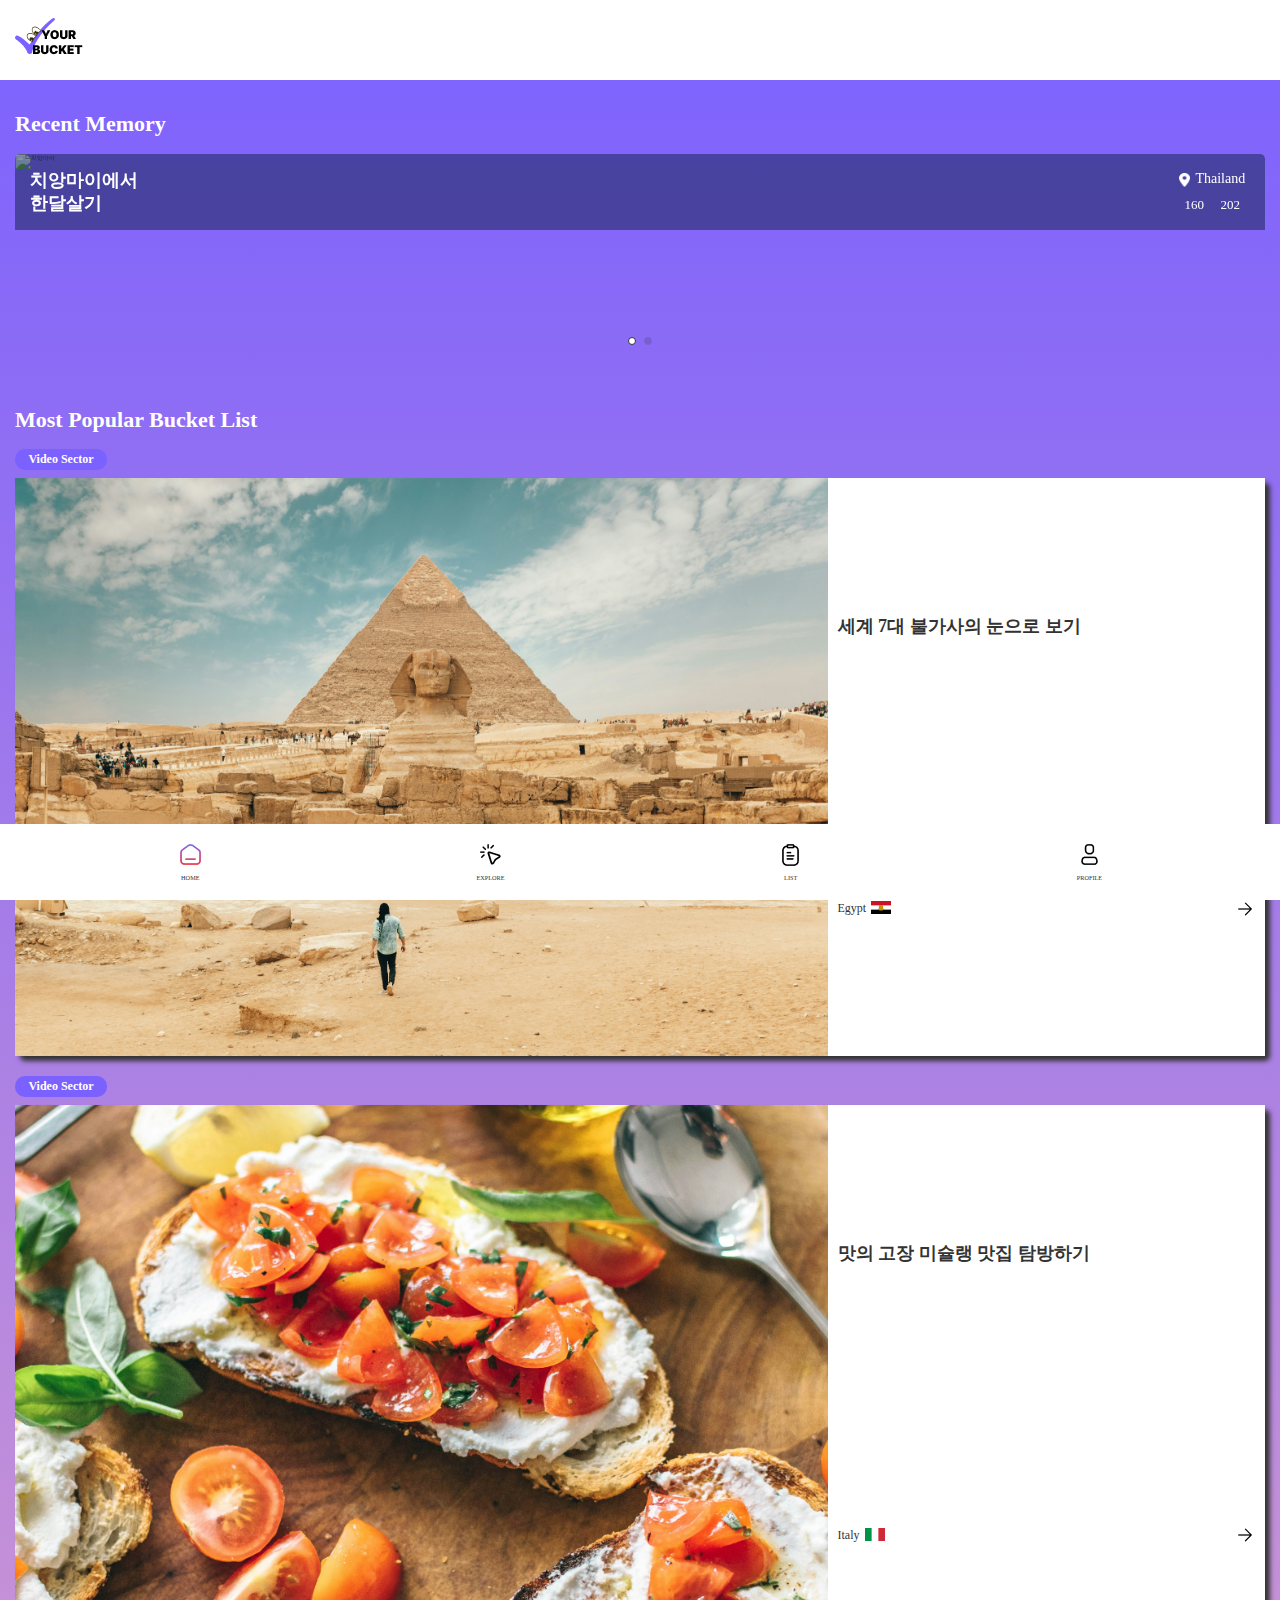
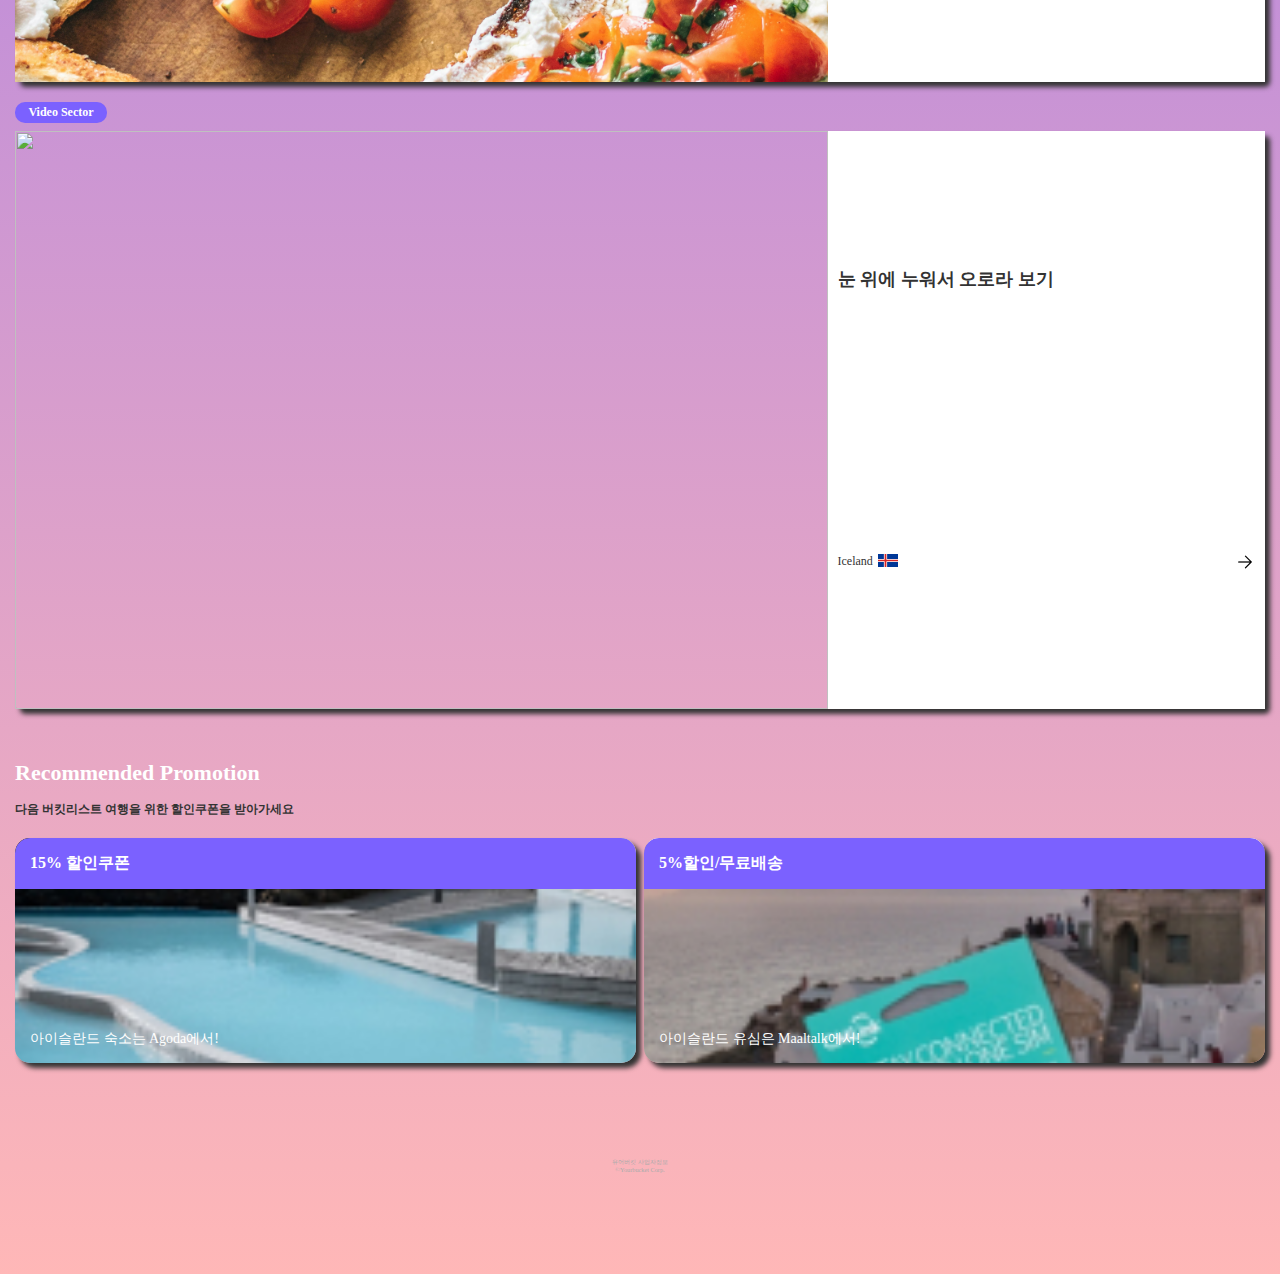
==== commit 9c6cefec: "home 2024.04.04" ====
--- a/index.html
+++ b/index.html
@@ -246,7 +246,7 @@
         <script src="https://cdn.jsdelivr.net/npm/swiper@11/swiper-bundle.min.js"></script>
         <script>
             var swiper = new Swiper(".mySwiper", {
-                slidesPerView: 1.2,
+                slidesPerView: 1,
                 spaceBetween: 8,
                 pagination: {
                     el: ".swiper-pagination",
--- a/css/style.css
+++ b/css/style.css
@@ -37,8 +37,13 @@
 
 /* header */
 .header {
-    height: 115px;
+    height: 80px;
     background-color: #fff;
+    position: fixed;
+    top:0;
+    left: 0;
+    width: 100%;
+    z-index: 9999;
     
 }
 .header .inner{
@@ -74,6 +79,9 @@
 
 
 /* main */
+#main{
+    margin: 110px 0 0;
+}
 section{
     margin: 5rem 0;
 }
@@ -101,7 +109,7 @@
     display: flex;
     align-items: center;
     justify-content: center;
-    background-color: #ffffffd5;
+    background-color: #ffffff;
     border-radius: 5px;
 }
 .cont01 .swiper .swiper-slide:last-child a figure{
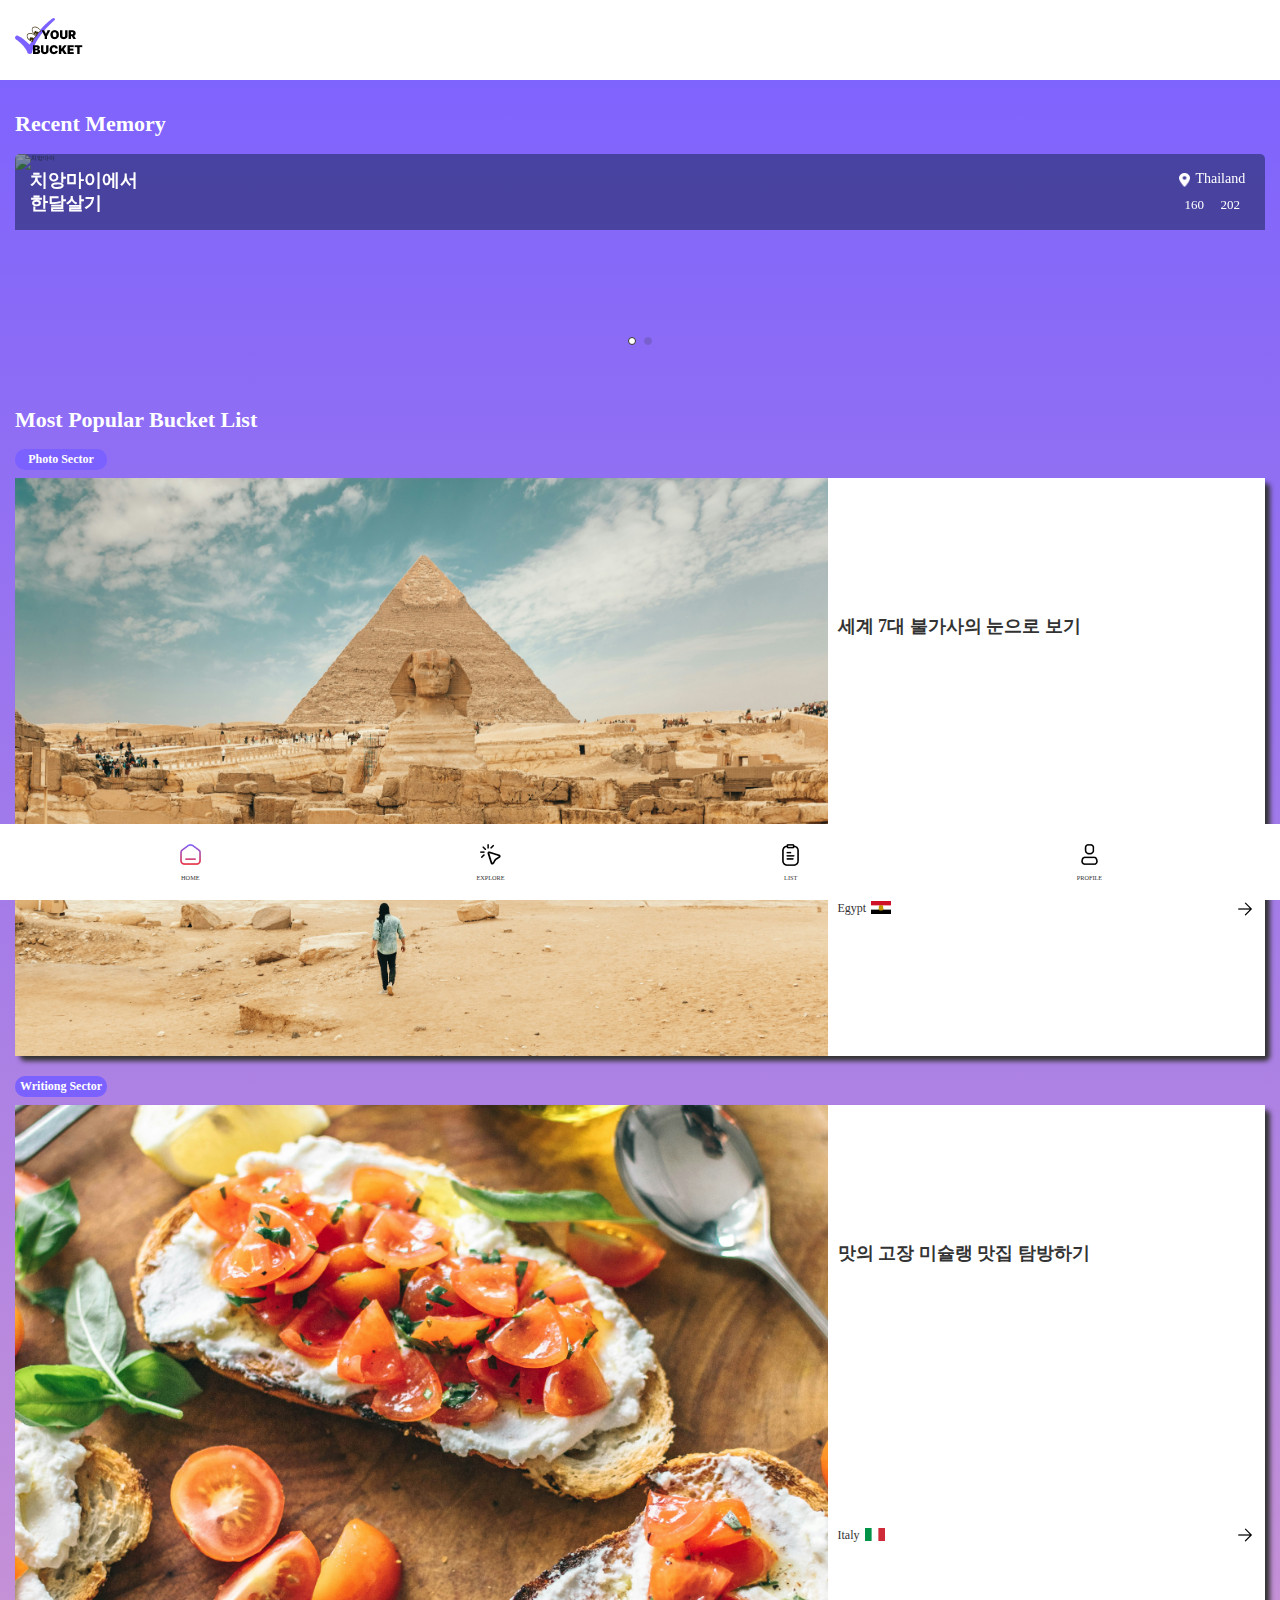
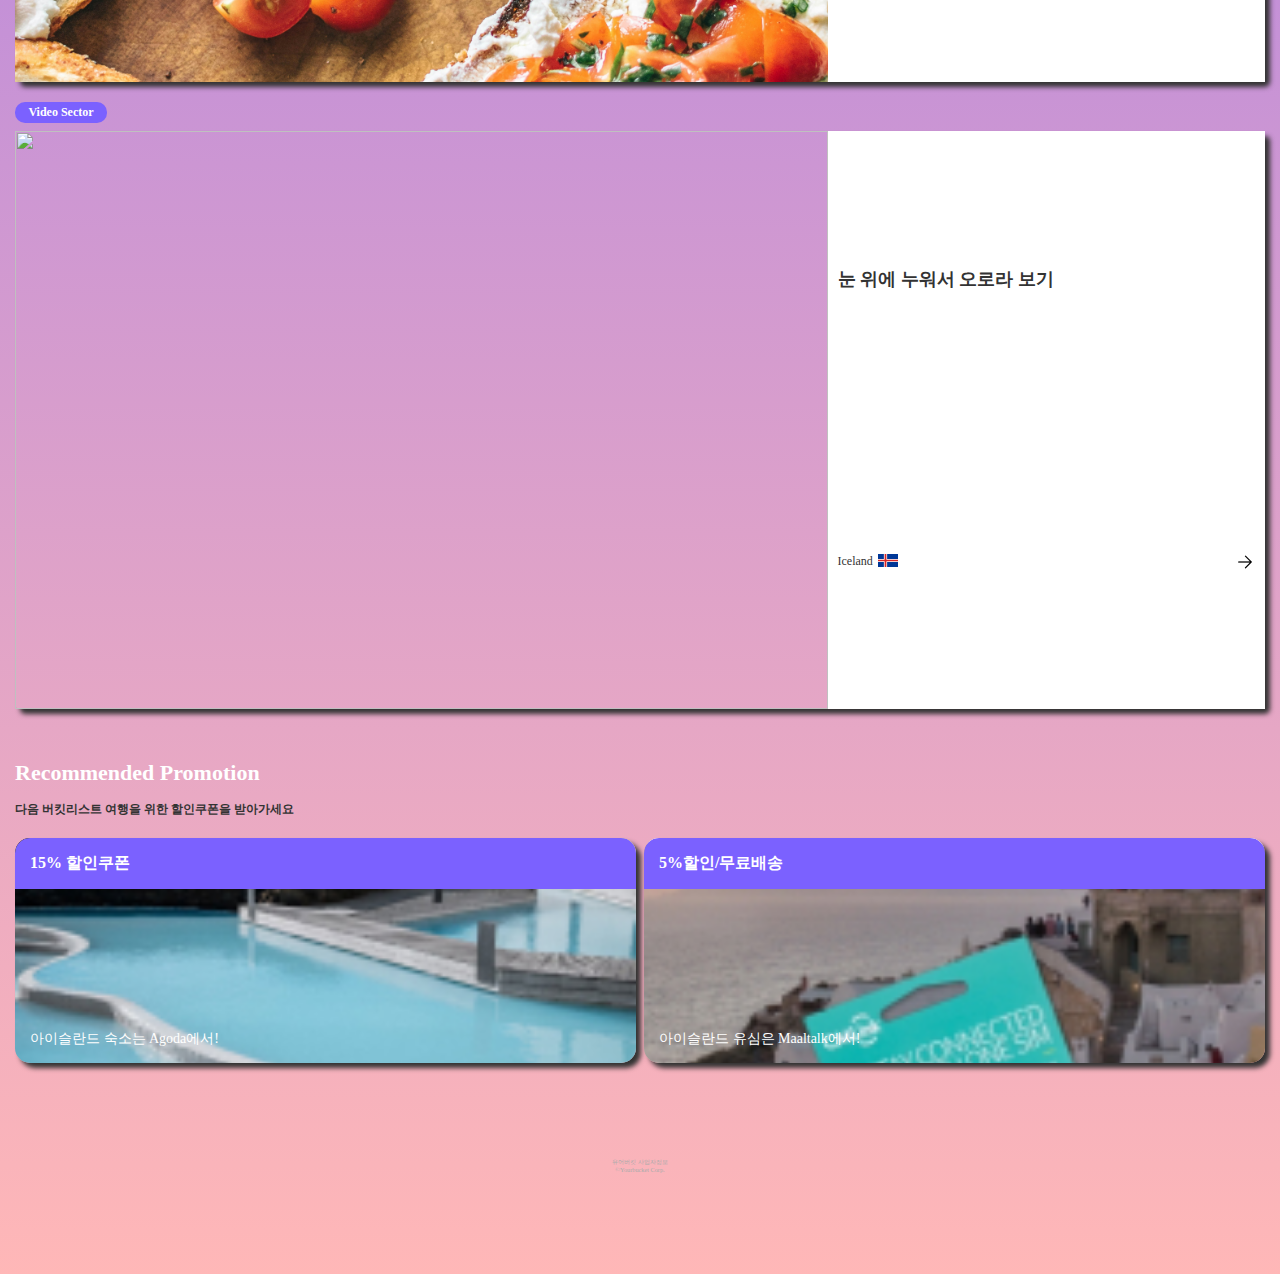
==== commit 37634ae7: "html sector 이름 변경 2024.04.09" ====
--- a/index.html
+++ b/index.html
@@ -119,7 +119,7 @@
                         </div>
                         <div class="list">
                             <div class="item">
-                                <strong>Video Sector</strong>
+                                <strong>Photo Sector</strong>
                                 <div class="info">
                                     <figure>
                                         <img src="img/egypt.jpg" alt="" />
@@ -140,7 +140,7 @@
                             </div>
                             <!-- .item end -->
                             <div class="item">
-                                <strong>Video Sector</strong>
+                                <strong>Writiong Sector</strong>
                                 <div class="info">
                                     <figure>
                                         <img src="img/italy-img.jpg" alt="" />
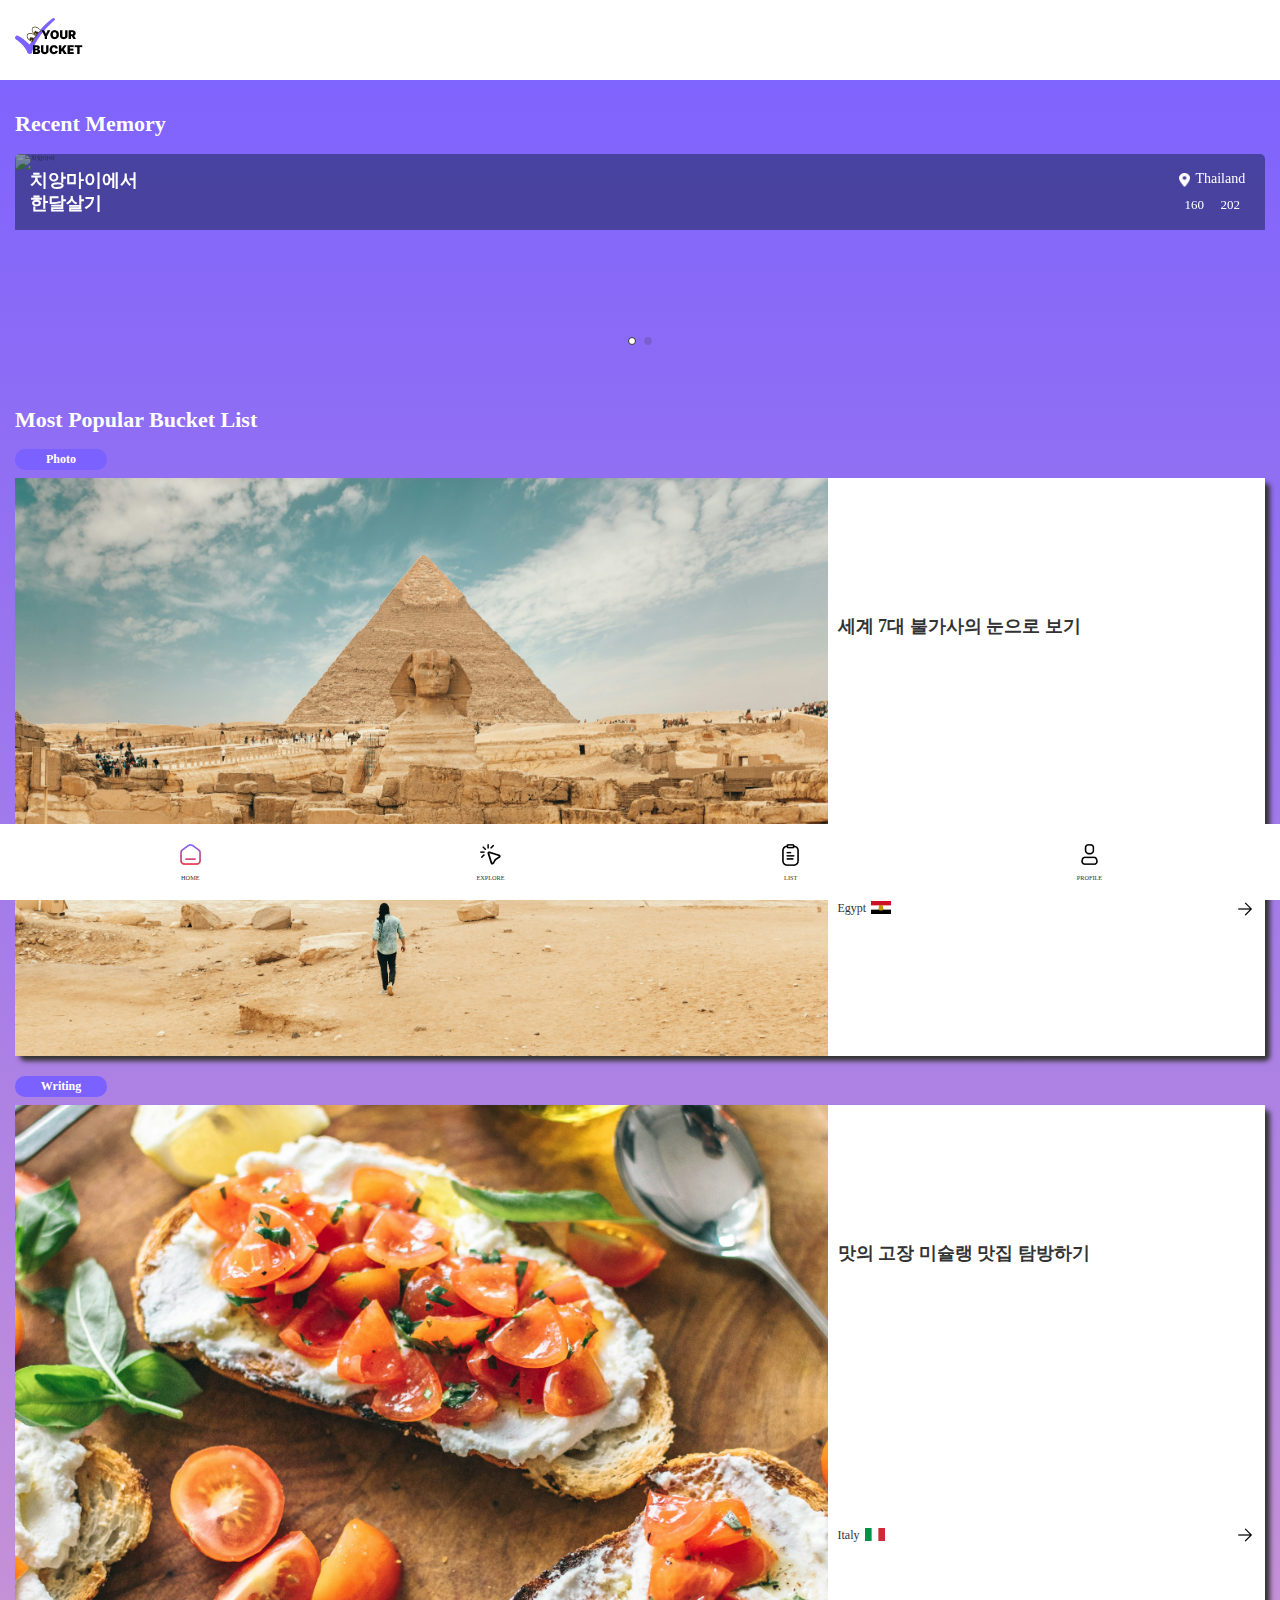
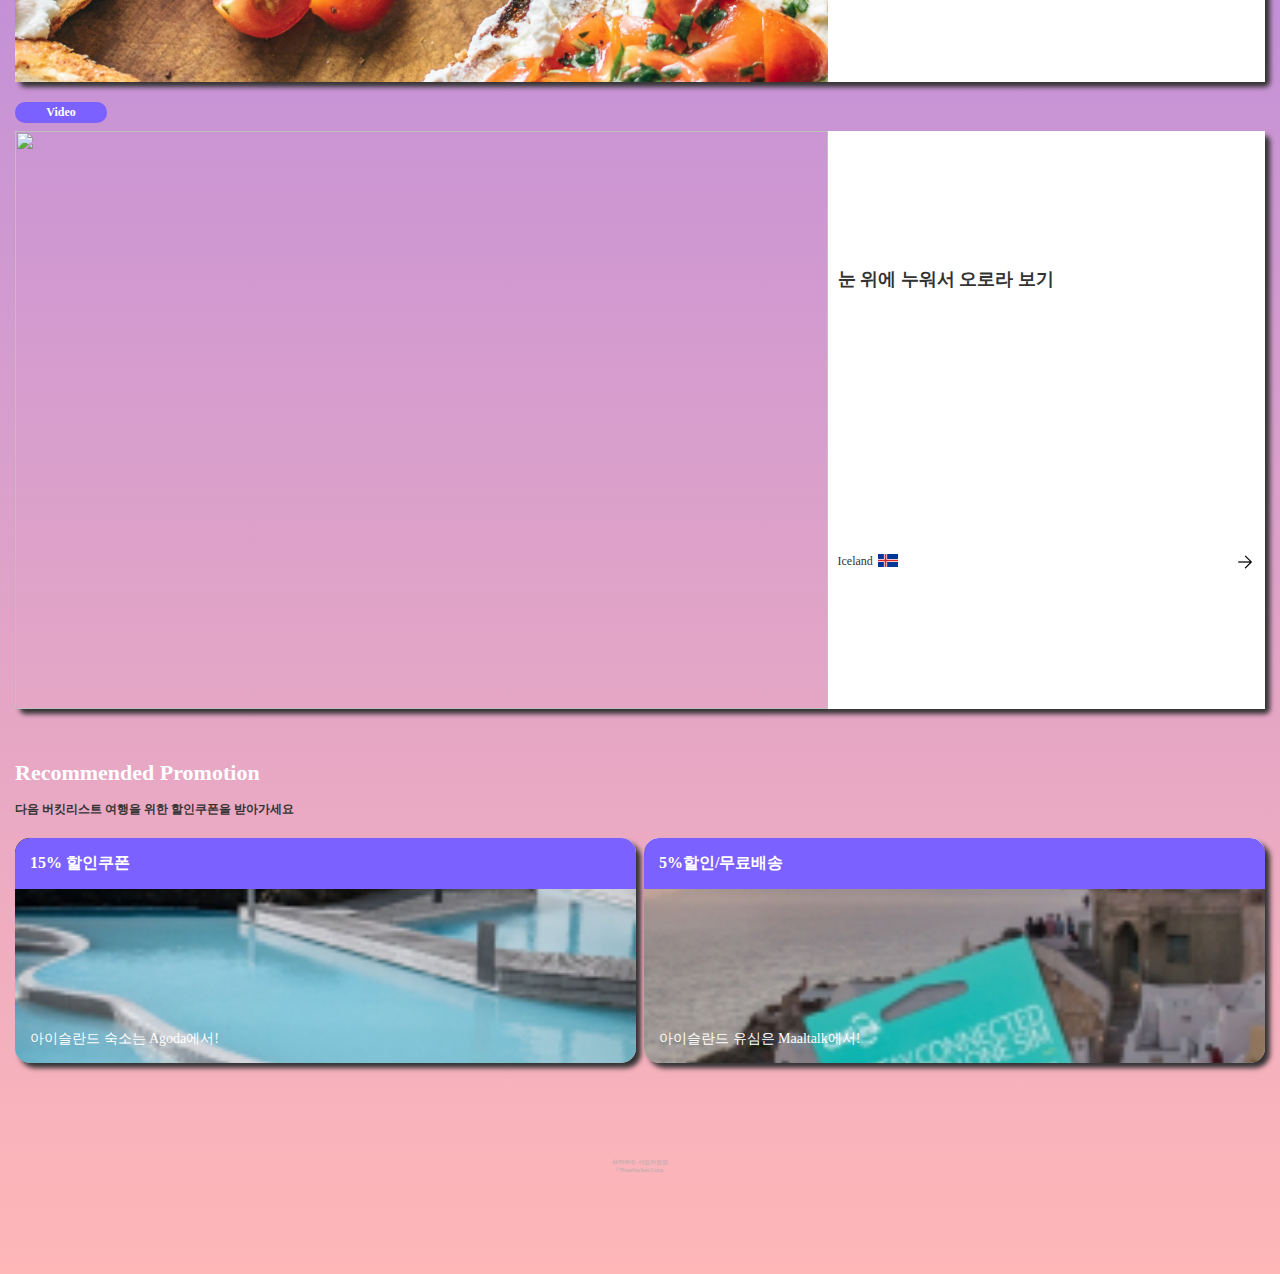
==== commit a9567bc5: "list strong text 2024.04.09" ====
--- a/index.html
+++ b/index.html
@@ -119,7 +119,7 @@
                         </div>
                         <div class="list">
                             <div class="item">
-                                <strong>Photo Sector</strong>
+                                <strong>Photo</strong>
                                 <div class="info">
                                     <figure>
                                         <img src="img/egypt.jpg" alt="" />
@@ -140,7 +140,7 @@
                             </div>
                             <!-- .item end -->
                             <div class="item">
-                                <strong>Writiong Sector</strong>
+                                <strong>Writing</strong>
                                 <div class="info">
                                     <figure>
                                         <img src="img/italy-img.jpg" alt="" />
@@ -160,7 +160,7 @@
                             </div>
                             <!-- .item end -->
                             <div class="item">
-                                <strong>Video Sector</strong>
+                                <strong>Video</strong>
                                 <div class="info">
                                     <figure>
                                         <img src="img/iceland-img.jpg" alt="" />
